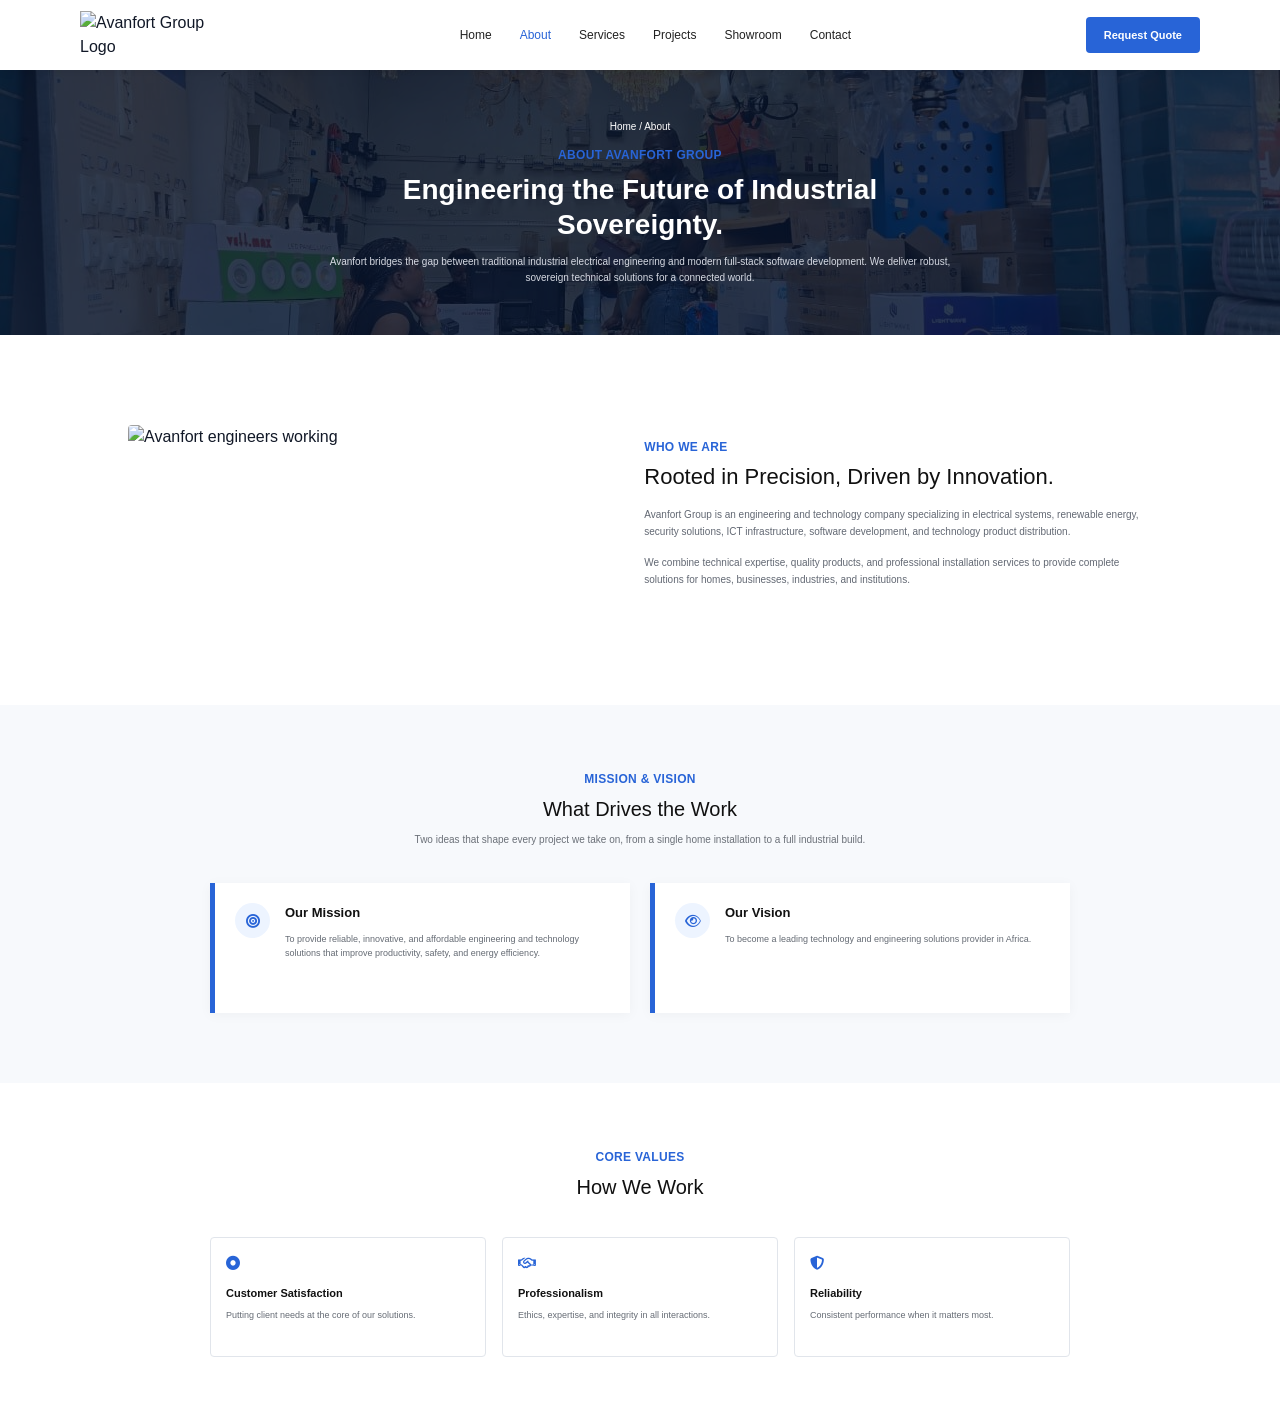
==== about.html @ b6438df9 "Add files via upload" ====
<!DOCTYPE html>
<html lang="en">
<head>
    <meta charset="UTF-8">
    <meta name="viewport" content="width=device-width, initial-scale=1.0">

    <title>About | Avanfort Group</title>

    <link rel="stylesheet" href="css/about.css">

    <!-- Google Font -->
    <link href="https://fonts.googleapis.com/css2?family=Inter:wght@400;500;600;700&display=swap" rel="stylesheet">

    <!-- Font Awesome Icons -->
    <link rel="stylesheet"
          href="https://cdnjs.cloudflare.com/ajax/libs/font-awesome/6.5.2/css/all.min.css">
</head>

<body>

    <!-- ================= NAVBAR ================= -->
    <header class="navbar">

        <div class="logo">
            <img src="logo.jpeg" alt="Avanfort Group Logo">
        </div>

        <nav>
            <a href="index.html">Home</a>
            <a href="about.html" class="active">About</a>
            <a href="services.html">Services</a>
            <a href="projects.html">Projects</a>
            <a href="showroom.html">Showroom</a>
            <a href="contact.html">Contact</a>
        </nav>

        <a href="contact.html" class="quote-btn">
            Request Quote
        </a>

    </header>


    <!-- ================= HERO ================= -->
    <section class="hero">

        <div class="hero-overlay"></div>

        <div class="hero-content">

            <p class="breadcrumb">
                Home / About
            </p>

            <p class="section-label">
                ABOUT AVANFORT GROUP
            </p>

            <h1>
                Engineering the Future of Industrial
                <br>
                Sovereignty.
            </h1>

            <p class="hero-description">
                Avanfort bridges the gap between traditional industrial electrical
                engineering and modern full-stack software development.
                We deliver robust, sovereign technical solutions for a connected world.
            </p>

        </div>

    </section>


    <!-- ================= WHO WE ARE ================= -->
    <section class="who-we-are">

        <div class="about-image">
            <img src="about-image.jpeg" alt="Avanfort engineers working">
        </div>

        <div class="about-text">

            <p class="section-label">
                WHO WE ARE
            </p>

            <h2>
                Rooted in Precision, Driven by Innovation.
            </h2>

            <p>
                Avanfort Group is an engineering and technology company
                specializing in electrical systems, renewable energy, security
                solutions, ICT infrastructure, software development, and
                technology product distribution.
            </p>

            <p>
                We combine technical expertise, quality products, and professional
                installation services to provide complete solutions for homes,
                businesses, industries, and institutions.
            </p>

        </div>

    </section>


    <!-- ================= MISSION & VISION ================= -->
    <section class="mission-section">

        <div class="section-heading">

            <p class="section-label">
                MISSION & VISION
            </p>

            <h2>
                What Drives the Work
            </h2>

            <p>
                Two ideas that shape every project we take on, from a single home
                installation to a full industrial build.
            </p>

        </div>


        <div class="mission-container">

            <!-- Mission -->
            <div class="mission-card">

                <div class="icon">
                    <i class="fa-solid fa-bullseye"></i>
                </div>

                <div>
                    <h3>Our Mission</h3>

                    <p>
                        To provide reliable, innovative, and affordable engineering
                        and technology solutions that improve productivity, safety,
                        and energy efficiency.
                    </p>
                </div>

            </div>


            <!-- Vision -->
            <div class="mission-card">

                <div class="icon">
                    <i class="fa-regular fa-eye"></i>
                </div>

                <div>
                    <h3>Our Vision</h3>

                    <p>
                        To become a leading technology and engineering solutions
                        provider in Africa.
                    </p>
                </div>

            </div>

        </div>

    </section>


    <!-- ================= CORE VALUES ================= -->
    <section class="values-section">

        <div class="section-heading">

            <p class="section-label">
                CORE VALUES
            </p>

            <h2>
                How We Work
            </h2>

        </div>


        <div class="values-container">

            <!-- Value 1 -->
            <div class="value-card">

                <i class="fa-solid fa-circle-dot"></i>

                <h3>
                    Customer Satisfaction
                </h3>

                <p>
                    Putting client needs at the core of our solutions.
                </p>

            </div>


            <!-- Value 2 -->
            <div class="value-card">

                <i class="fa-regular fa-handshake"></i>

                <h3>
                    Professionalism
                </h3>

                <p>
                    Ethics, expertise, and integrity in all interactions.
                </p>

            </div>


            <!-- Value 3 -->
            <div class="value-card">

                <i class="fa-solid fa-shield-halved"></i>

                <h3>
                    Reliability
                </h3>

                <p>
                    Consistent performance when it matters most.
                </p>

            </div>

        </div>

    </section>


</body>
</html>
---- css/about.css ----
/* =========================
   RESET
========================= */

* {
    margin: 0;
    padding: 0;
    box-sizing: border-box;
}

html {
    scroll-behavior: smooth;
}

body {
    font-family: Arial, Helvetica, sans-serif;
    color: #111827;
    background: #ffffff;
    line-height: 1.5;
}

a {
    text-decoration: none;
    color: inherit;
}

img {
    max-width: 100%;
    display: block;
}


/* =========================
   NAVBAR
========================= */

.navbar {
    width: 100%;
    height: 70px;
    background: #ffffff;

    display: flex;
    align-items: center;
    justify-content: space-between;

    padding: 0 80px;

    position: relative;
    z-index: 100;

    box-shadow: 0 2px 8px rgba(0, 0, 0, 0.08);
}


/* Logo */

.logo img {
    width: 145px;
    height: auto;
}


/* Navigation */

.navbar nav {
    display: flex;
    align-items: center;
    gap: 28px;
}

.navbar nav a {
    font-size: 12px;
    font-weight: 500;
    color: #222222;

    transition: all 0.3s ease;
}

.navbar nav a:hover {
    color: #2864d7;
}

.navbar nav a.active {
    color: #2864d7;
}


/* Request Quote Button */

.quote-btn {
    background: #2864d7;
    color: #ffffff;

    padding: 10px 18px;

    border-radius: 4px;

    font-size: 11px;
    font-weight: 600;

    transition: 0.3s ease;
}

.quote-btn:hover {
    background: #174ea6;
}


/* =========================
   HERO SECTION
========================= */

.hero {
    width: 100%;
    height: 265px;

    position: relative;

    background-image: url("hero.jpeg");
    background-size: cover;
    background-position: center;

    display: flex;
    align-items: center;
    justify-content: center;

    text-align: center;
}


/* Dark overlay */

.hero-overlay {
    position: absolute;

    top: 0;
    left: 0;

    width: 100%;
    height: 100%;

    background: rgba(5, 19, 43, 0.82);
}


/* Hero Content */

.hero-content {
    position: relative;
    z-index: 2;

    width: 90%;
    max-width: 800px;

    margin: auto;
}


/* Breadcrumb */

.breadcrumb {
    color: #ffffff;

    font-size: 10px;

    margin-bottom: 12px;
}


/* Blue heading */

.section-label {
    color: #2864d7;

    font-size: 12px;
    font-weight: 700;

    letter-spacing: 0.3px;

    margin-bottom: 8px;
}


/* Hero Title */

.hero h1 {
    color: #ffffff;

    font-size: 28px;
    font-weight: 700;

    line-height: 1.25;

    margin-bottom: 12px;
}


/* Hero Description */

.hero-description {
    color: #d5d9e2;

    font-size: 10px;

    line-height: 1.6;

    max-width: 650px;

    margin: 0 auto;
}


/* =========================
   WHO WE ARE
========================= */

.who-we-are {
    width: 100%;

    min-height: 370px;

    display: flex;
    align-items: center;

    gap: 35px;

    padding: 70px 10%;
}


/* Image container */

.about-image {
    width: 47%;

    flex-shrink: 0;
}


/* Image */

.about-image img {
    width: 100%;
    height: 190px;

    object-fit: cover;

    border-radius: 4px;
}


/* Text container */

.about-text {
    width: 53%;
}


/* Small blue heading */

.about-text .section-label {
    margin-bottom: 7px;
}


/* Main heading */

.about-text h2 {
    color: #111111;

    font-size: 22px;
    font-weight: 500;

    line-height: 1.3;

    margin-bottom: 15px;
}


/* Paragraphs */

.about-text p:not(.section-label) {
    color: #626873;

    font-size: 10px;

    line-height: 1.7;

    margin-bottom: 14px;

    max-width: 520px;
}


/* =========================
   MISSION & VISION
========================= */

.mission-section {
    width: 100%;

    background: #f7f9fc;

    padding: 65px 10% 70px;
}


/* Section heading */

.section-heading {
    text-align: center;

    max-width: 600px;

    margin: 0 auto 35px;
}


.section-heading .section-label {
    margin-bottom: 6px;
}


.section-heading h2 {
    color: #111111;

    font-size: 20px;
    font-weight: 500;

    margin-bottom: 8px;
}


.section-heading > p:last-child {
    color: #6b7078;

    font-size: 10px;

    line-height: 1.6;

    max-width: 520px;

    margin: 0 auto;
}


/* Mission cards */

.mission-container {
    width: 100%;
    max-width: 860px;

    margin: 0 auto;

    display: grid;

    grid-template-columns: 1fr 1fr;

    gap: 20px;
}


/* Individual mission card */

.mission-card {
    background: #ffffff;

    min-height: 130px;

    padding: 20px;

    display: flex;

    align-items: flex-start;

    gap: 15px;

    border-left: 5px solid #2864d7;

    box-shadow: 0 2px 12px rgba(0, 0, 0, 0.04);
}


/* Icon circle */

.icon {
    width: 35px;
    height: 35px;

    flex-shrink: 0;

    background: #edf4ff;

    border-radius: 50%;

    display: flex;
    align-items: center;
    justify-content: center;
}


.icon i {
    color: #2864d7;

    font-size: 14px;
}


/* Mission title */

.mission-card h3 {
    color: #111111;

    font-size: 13px;
    font-weight: 600;

    margin-bottom: 9px;
}


/* Mission description */

.mission-card p {
    color: #656b74;

    font-size: 9px;

    line-height: 1.6;
}


/* =========================
   CORE VALUES
========================= */

.values-section {
    width: 100%;

    background: #ffffff;

    padding: 65px 10% 70px;
}


.values-section .section-heading {
    margin-bottom: 35px;
}


/* Values container */

.values-container {
    width: 100%;
    max-width: 860px;

    margin: 0 auto;

    display: grid;

    grid-template-columns: repeat(3, 1fr);

    gap: 16px;
}


/* Value card */

.value-card {
    min-height: 120px;

    background: #ffffff;

    border: 1px solid #e1e5eb;

    border-radius: 4px;

    padding: 18px 15px;

    transition: all 0.3s ease;
}


.value-card:hover {
    transform: translateY(-4px);

    box-shadow: 0 8px 20px rgba(0, 0, 0, 0.07);
}


/* Value icon */

.value-card > i {
    display: block;

    color: #2864d7;

    font-size: 14px;

    margin-bottom: 15px;
}


/* Value heading */

.value-card h3 {
    color: #111111;

    font-size: 11px;
    font-weight: 600;

    margin-bottom: 7px;
}


/* Value paragraph */

.value-card p {
    color: #666c75;

    font-size: 9px;

    line-height: 1.55;
}


/* =========================
   TABLET
========================= */

@media screen and (max-width: 900px) {

    .navbar {
        padding: 0 40px;
    }

    .navbar nav {
        gap: 16px;
    }

    .who-we-are {
        padding: 60px 7%;
    }

    .mission-section,
    .values-section {
        padding-left: 7%;
        padding-right: 7%;
    }
}


/* =========================
   MOBILE
========================= */

@media screen and (max-width: 700px) {

    /* Navbar */

    .navbar {
        height: auto;

        padding: 15px 25px;

        flex-wrap: wrap;

        gap: 15px;
    }

    .logo img {
        width: 125px;
    }

    .navbar nav {
        width: 100%;

        order: 3;

        justify-content: center;

        flex-wrap: wrap;

        gap: 15px;
    }

    .navbar nav a {
        font-size: 10px;
    }

    .quote-btn {
        font-size: 10px;

        padding: 8px 13px;
    }


    /* Hero */

    .hero {
        height: 300px;
    }

    .hero h1 {
        font-size: 23px;
    }

    .hero h1 br {
        display: none;
    }

    .hero-description {
        font-size: 9px;
    }


    /* Who We Are */

    .who-we-are {
        flex-direction: column;

        padding: 55px 7%;

        gap: 30px;
    }

    .about-image {
        width: 100%;
    }

    .about-text {
        width: 100%;
    }

    .about-image img {
        height: 220px;
    }

    .about-text h2 {
        font-size: 20px;
    }


    /* Mission */

    .mission-container {
        grid-template-columns: 1fr;
    }


    /* Values */

    .values-container {
        grid-template-columns: 1fr;
    }
}


/* =========================
   SMALL PHONES
========================= */

@media screen and (max-width: 450px) {

    .navbar {
        padding: 13px 18px;
    }

    .hero h1 {
        font-size: 20px;
    }

    .hero-description {
        font-size: 8.5px;
    }

    .who-we-are,
    .mission-section,
    .values-section {
        padding-left: 20px;
        padding-right: 20px;
    }

    .mission-card {
        padding: 16px;
    }

}
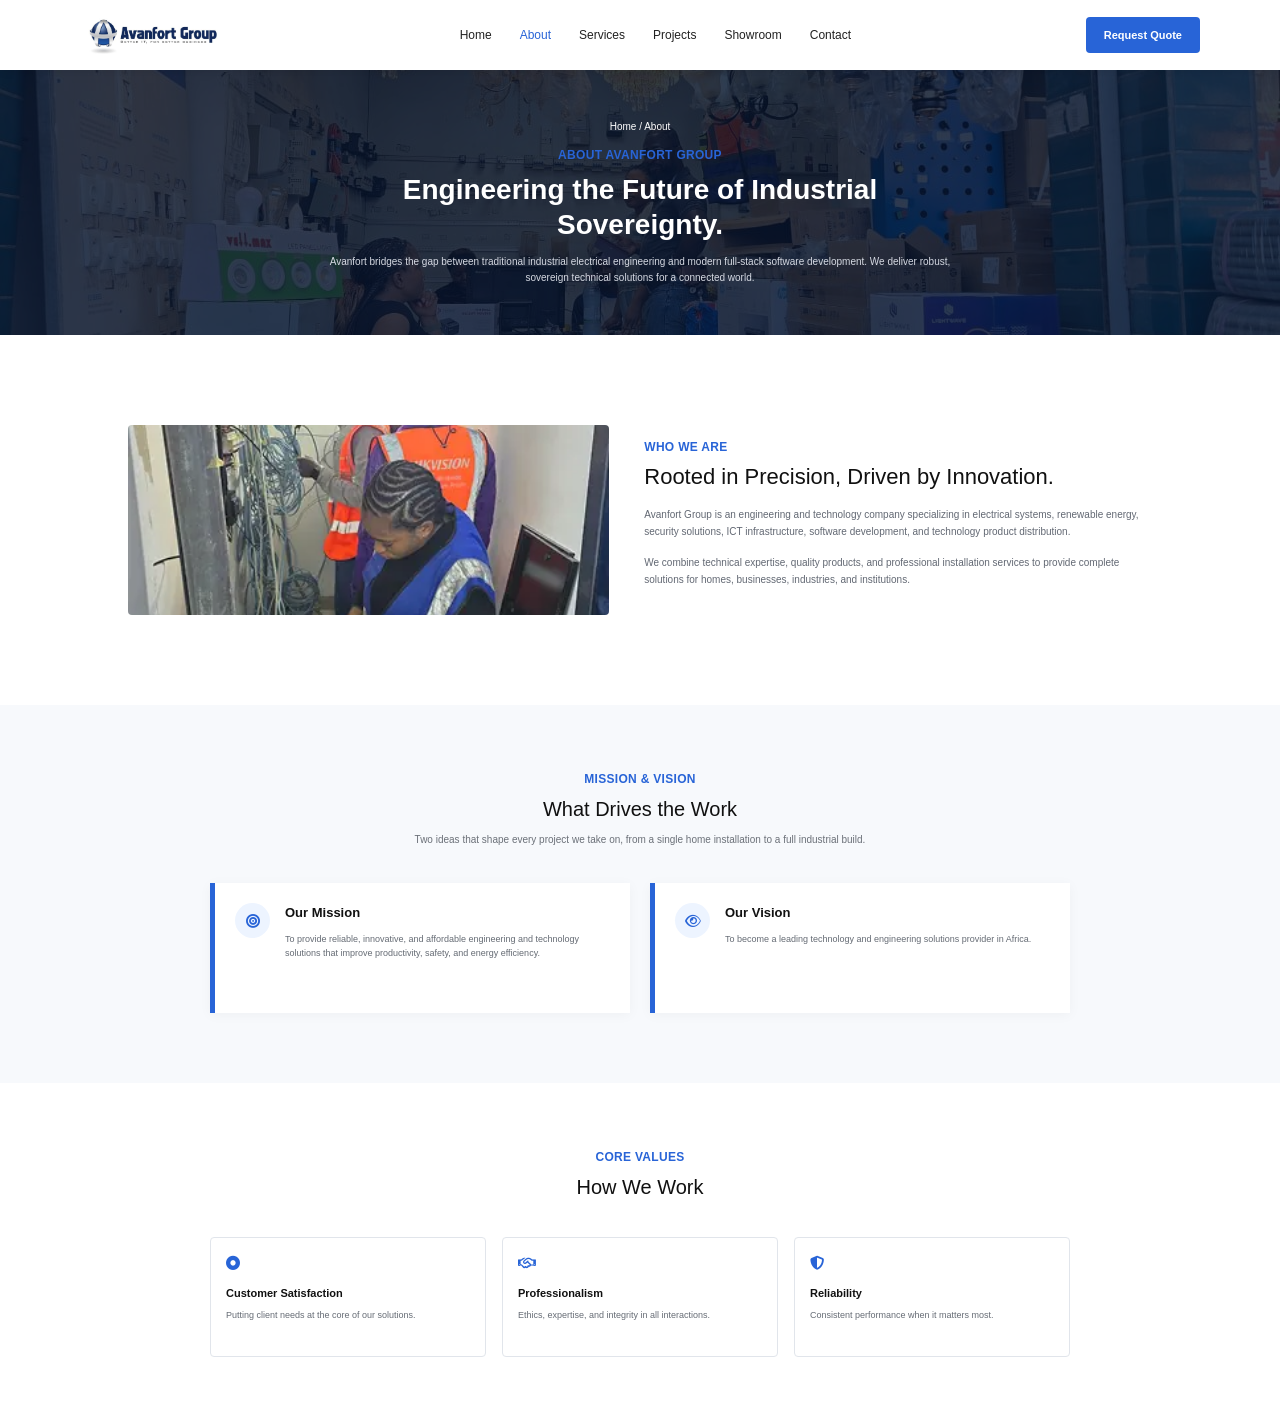
==== commit d0fe55e6: "corrections, to previous commit" ====
--- a/about.html
+++ b/about.html
@@ -22,7 +22,7 @@
     <header class="navbar">
 
         <div class="logo">
-            <img src="logo.jpeg" alt="Avanfort Group Logo">
+            <img src="images/logo.jpeg" alt="Avanfort Group Logo">
         </div>
 
         <nav>
@@ -77,7 +77,7 @@
     <section class="who-we-are">
 
         <div class="about-image">
-            <img src="about-image.jpeg" alt="Avanfort engineers working">
+            <img src="images/about-image.jpeg" alt="Avanfort engineers working">
         </div>
 
         <div class="about-text">
--- a/css/about.css
+++ b/css/about.css
@@ -1,685 +1,425 @@
 /* =========================
    RESET
 ========================= */
-
 * {
     margin: 0;
     padding: 0;
     box-sizing: border-box;
 }
-
 html {
     scroll-behavior: smooth;
 }
-
 body {
     font-family: Arial, Helvetica, sans-serif;
     color: #111827;
     background: #ffffff;
     line-height: 1.5;
 }
-
 a {
     text-decoration: none;
     color: inherit;
 }
-
 img {
     max-width: 100%;
     display: block;
 }
-
-
 /* =========================
    NAVBAR
 ========================= */
-
 .navbar {
     width: 100%;
     height: 70px;
     background: #ffffff;
-
     display: flex;
     align-items: center;
     justify-content: space-between;
-
     padding: 0 80px;
-
     position: relative;
     z-index: 100;
-
     box-shadow: 0 2px 8px rgba(0, 0, 0, 0.08);
 }
-
-
 /* Logo */
-
 .logo img {
     width: 145px;
     height: auto;
 }
-
-
 /* Navigation */
-
 .navbar nav {
     display: flex;
     align-items: center;
     gap: 28px;
 }
-
 .navbar nav a {
     font-size: 12px;
     font-weight: 500;
     color: #222222;
-
     transition: all 0.3s ease;
 }
-
 .navbar nav a:hover {
     color: #2864d7;
 }
-
 .navbar nav a.active {
     color: #2864d7;
 }
-
-
 /* Request Quote Button */
-
 .quote-btn {
     background: #2864d7;
     color: #ffffff;
-
     padding: 10px 18px;
-
     border-radius: 4px;
-
     font-size: 11px;
     font-weight: 600;
-
     transition: 0.3s ease;
 }
-
 .quote-btn:hover {
     background: #174ea6;
 }
-
-
 /* =========================
    HERO SECTION
 ========================= */
-
 .hero {
     width: 100%;
     height: 265px;
-
     position: relative;
-
     background-image: url("hero.jpeg");
     background-size: cover;
     background-position: center;
-
     display: flex;
     align-items: center;
     justify-content: center;
-
     text-align: center;
 }
-
-
 /* Dark overlay */
-
 .hero-overlay {
     position: absolute;
-
     top: 0;
     left: 0;
-
     width: 100%;
     height: 100%;
-
     background: rgba(5, 19, 43, 0.82);
 }
-
-
 /* Hero Content */
-
 .hero-content {
     position: relative;
     z-index: 2;
-
     width: 90%;
     max-width: 800px;
-
     margin: auto;
 }
-
-
 /* Breadcrumb */
-
 .breadcrumb {
     color: #ffffff;
-
     font-size: 10px;
-
     margin-bottom: 12px;
 }
-
-
 /* Blue heading */
-
 .section-label {
     color: #2864d7;
-
     font-size: 12px;
     font-weight: 700;
-
     letter-spacing: 0.3px;
-
     margin-bottom: 8px;
 }
-
-
 /* Hero Title */
-
 .hero h1 {
     color: #ffffff;
-
     font-size: 28px;
     font-weight: 700;
-
     line-height: 1.25;
-
     margin-bottom: 12px;
 }
-
-
 /* Hero Description */
-
 .hero-description {
     color: #d5d9e2;
-
     font-size: 10px;
-
     line-height: 1.6;
-
     max-width: 650px;
-
     margin: 0 auto;
 }
-
-
 /* =========================
    WHO WE ARE
 ========================= */
-
 .who-we-are {
     width: 100%;
-
     min-height: 370px;
-
     display: flex;
     align-items: center;
-
     gap: 35px;
-
     padding: 70px 10%;
 }
-
-
 /* Image container */
-
 .about-image {
     width: 47%;
-
     flex-shrink: 0;
 }
-
-
 /* Image */
-
 .about-image img {
     width: 100%;
     height: 190px;
-
     object-fit: cover;
-
     border-radius: 4px;
 }
-
-
 /* Text container */
-
 .about-text {
     width: 53%;
 }
-
-
 /* Small blue heading */
-
 .about-text .section-label {
     margin-bottom: 7px;
 }
-
-
 /* Main heading */
-
 .about-text h2 {
     color: #111111;
-
     font-size: 22px;
     font-weight: 500;
-
     line-height: 1.3;
-
     margin-bottom: 15px;
 }
-
-
 /* Paragraphs */
-
 .about-text p:not(.section-label) {
     color: #626873;
-
     font-size: 10px;
-
     line-height: 1.7;
-
     margin-bottom: 14px;
-
     max-width: 520px;
 }
-
-
 /* =========================
    MISSION & VISION
 ========================= */
-
 .mission-section {
     width: 100%;
-
     background: #f7f9fc;
-
     padding: 65px 10% 70px;
 }
-
-
 /* Section heading */
-
 .section-heading {
     text-align: center;
-
     max-width: 600px;
-
     margin: 0 auto 35px;
 }
-
-
 .section-heading .section-label {
     margin-bottom: 6px;
 }
-
-
 .section-heading h2 {
     color: #111111;
-
     font-size: 20px;
     font-weight: 500;
-
     margin-bottom: 8px;
 }
-
-
 .section-heading > p:last-child {
     color: #6b7078;
-
     font-size: 10px;
-
     line-height: 1.6;
-
     max-width: 520px;
-
     margin: 0 auto;
 }
-
-
 /* Mission cards */
-
 .mission-container {
     width: 100%;
     max-width: 860px;
-
     margin: 0 auto;
-
     display: grid;
-
     grid-template-columns: 1fr 1fr;
-
     gap: 20px;
 }
-
-
 /* Individual mission card */
-
 .mission-card {
     background: #ffffff;
-
     min-height: 130px;
-
     padding: 20px;
-
-    display: flex;
-
+    display: flex;
     align-items: flex-start;
-
     gap: 15px;
-
     border-left: 5px solid #2864d7;
-
     box-shadow: 0 2px 12px rgba(0, 0, 0, 0.04);
 }
-
-
 /* Icon circle */
-
 .icon {
     width: 35px;
     height: 35px;
-
     flex-shrink: 0;
-
     background: #edf4ff;
-
     border-radius: 50%;
-
     display: flex;
     align-items: center;
     justify-content: center;
 }
-
-
 .icon i {
     color: #2864d7;
-
     font-size: 14px;
 }
-
-
 /* Mission title */
-
 .mission-card h3 {
     color: #111111;
-
     font-size: 13px;
     font-weight: 600;
-
     margin-bottom: 9px;
 }
-
-
 /* Mission description */
-
 .mission-card p {
     color: #656b74;
-
     font-size: 9px;
-
     line-height: 1.6;
 }
-
-
 /* =========================
    CORE VALUES
 ========================= */
-
 .values-section {
     width: 100%;
-
     background: #ffffff;
-
     padding: 65px 10% 70px;
 }
-
-
 .values-section .section-heading {
     margin-bottom: 35px;
 }
-
-
 /* Values container */
-
 .values-container {
     width: 100%;
     max-width: 860px;
-
     margin: 0 auto;
-
     display: grid;
-
     grid-template-columns: repeat(3, 1fr);
-
     gap: 16px;
 }
-
-
 /* Value card */
-
 .value-card {
     min-height: 120px;
-
     background: #ffffff;
-
     border: 1px solid #e1e5eb;
-
     border-radius: 4px;
-
     padding: 18px 15px;
-
     transition: all 0.3s ease;
 }
-
-
 .value-card:hover {
     transform: translateY(-4px);
-
     box-shadow: 0 8px 20px rgba(0, 0, 0, 0.07);
 }
-
-
 /* Value icon */
-
 .value-card > i {
     display: block;
-
     color: #2864d7;
-
     font-size: 14px;
-
     margin-bottom: 15px;
 }
-
-
 /* Value heading */
-
 .value-card h3 {
     color: #111111;
-
     font-size: 11px;
     font-weight: 600;
-
     margin-bottom: 7px;
 }
-
-
 /* Value paragraph */
-
 .value-card p {
     color: #666c75;
-
     font-size: 9px;
-
     line-height: 1.55;
 }
-
-
 /* =========================
    TABLET
 ========================= */
-
 @media screen and (max-width: 900px) {
-
     .navbar {
         padding: 0 40px;
     }
-
     .navbar nav {
         gap: 16px;
     }
-
     .who-we-are {
         padding: 60px 7%;
     }
-
     .mission-section,
     .values-section {
         padding-left: 7%;
         padding-right: 7%;
     }
 }
-
-
 /* =========================
    MOBILE
 ========================= */
-
 @media screen and (max-width: 700px) {
-
     /* Navbar */
-
     .navbar {
         height: auto;
-
         padding: 15px 25px;
-
         flex-wrap: wrap;
-
         gap: 15px;
     }
-
     .logo img {
         width: 125px;
     }
-
     .navbar nav {
         width: 100%;
-
         order: 3;
-
         justify-content: center;
-
         flex-wrap: wrap;
-
         gap: 15px;
     }
-
     .navbar nav a {
         font-size: 10px;
     }
-
     .quote-btn {
         font-size: 10px;
-
         padding: 8px 13px;
     }
-
-
     /* Hero */
-
     .hero {
         height: 300px;
     }
-
     .hero h1 {
         font-size: 23px;
     }
-
     .hero h1 br {
         display: none;
     }
-
     .hero-description {
         font-size: 9px;
     }
-
-
     /* Who We Are */
-
     .who-we-are {
         flex-direction: column;
-
         padding: 55px 7%;
-
         gap: 30px;
     }
-
     .about-image {
         width: 100%;
     }
-
     .about-text {
         width: 100%;
     }
-
     .about-image img {
         height: 220px;
     }
-
     .about-text h2 {
         font-size: 20px;
     }
-
-
     /* Mission */
-
     .mission-container {
         grid-template-columns: 1fr;
     }
-
-
     /* Values */
-
     .values-container {
         grid-template-columns: 1fr;
     }
 }
-
-
 /* =========================
    SMALL PHONES
 ========================= */
-
 @media screen and (max-width: 450px) {
-
     .navbar {
         padding: 13px 18px;
     }
-
     .hero h1 {
         font-size: 20px;
     }
-
     .hero-description {
         font-size: 8.5px;
     }
-
     .who-we-are,
     .mission-section,
     .values-section {
         padding-left: 20px;
         padding-right: 20px;
     }
-
     .mission-card {
         padding: 16px;
     }
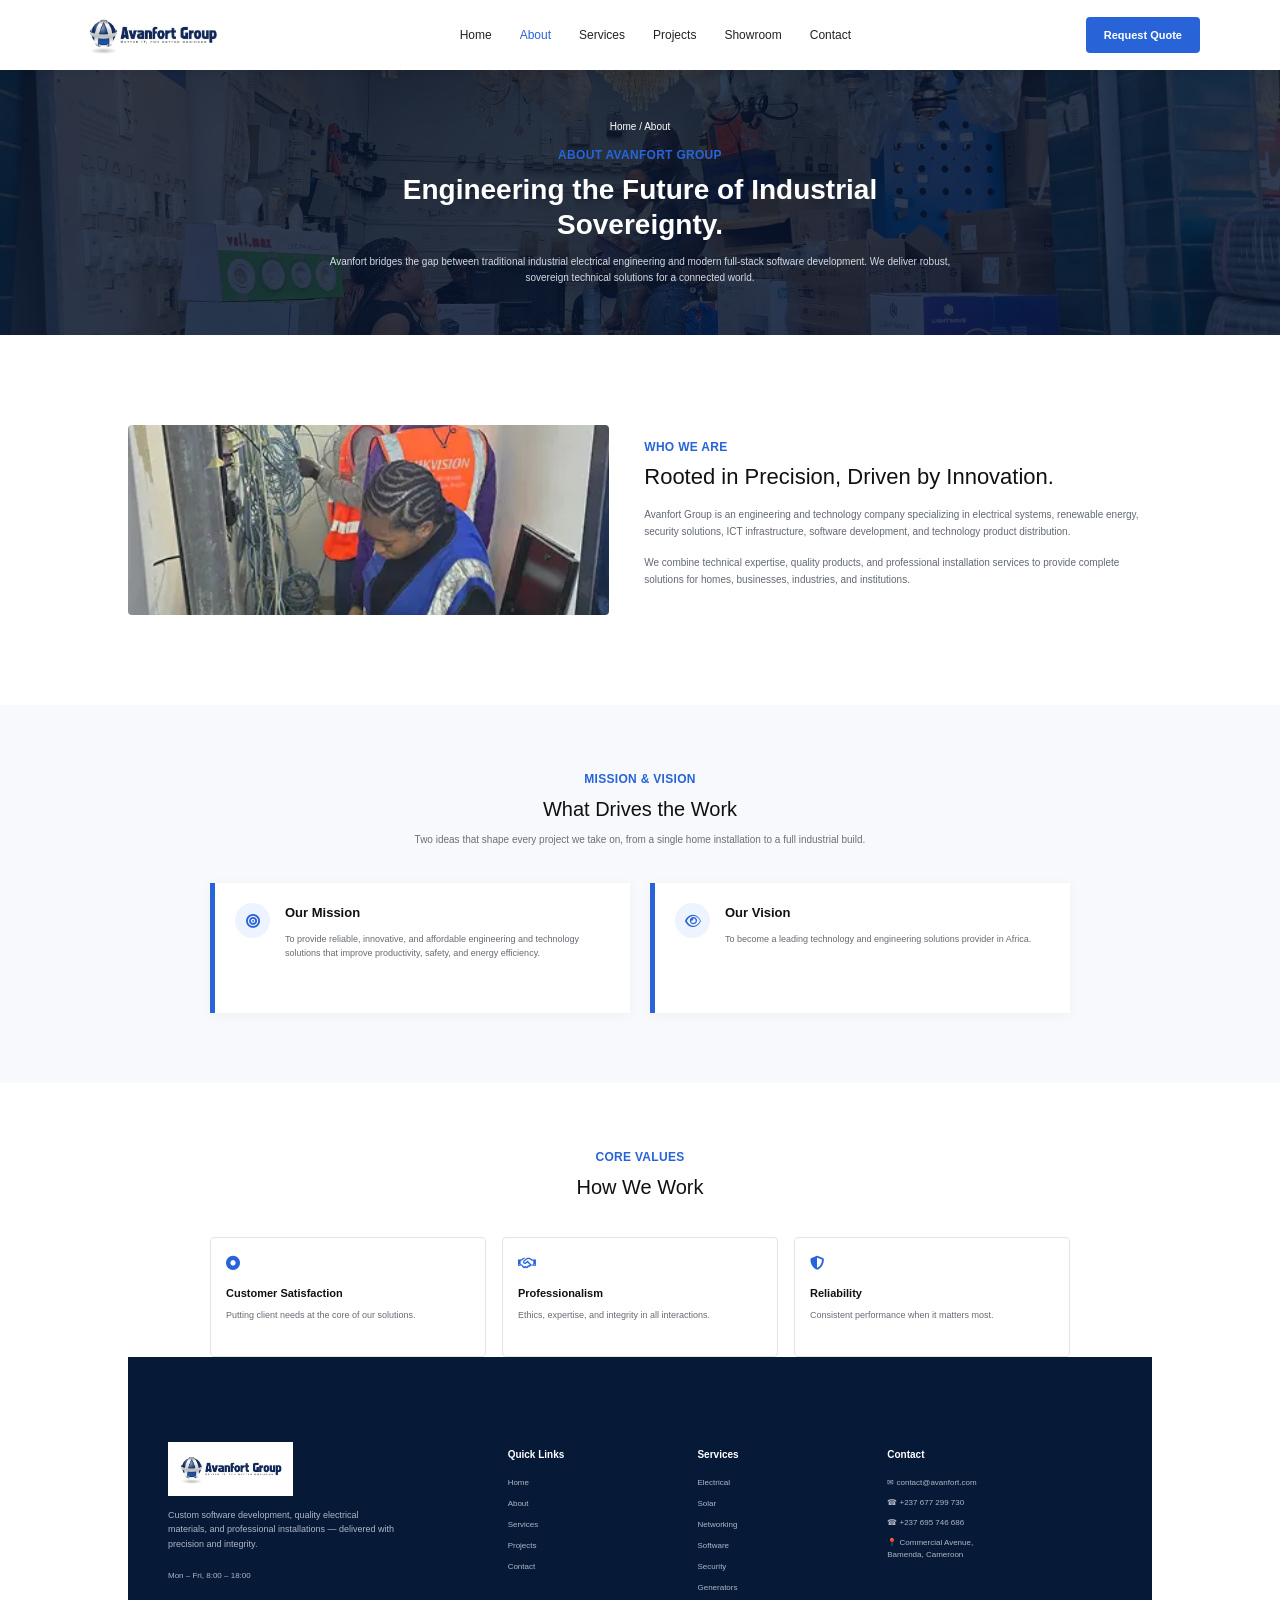
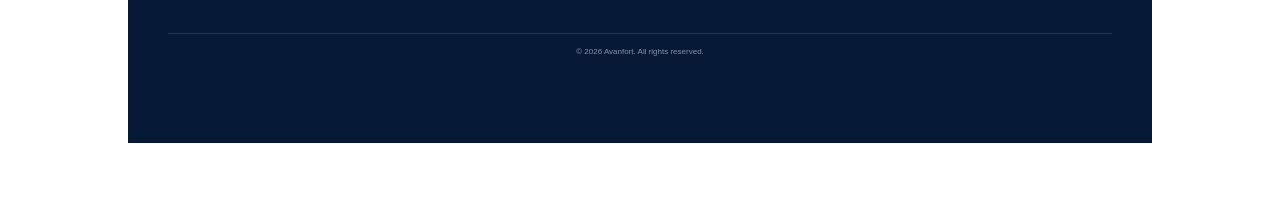
==== commit f2e09916: "updates" ====
--- a/about.html
+++ b/about.html
@@ -241,6 +241,76 @@
 
         </div>
 
+        <!-- ================= FOOTER ================= -->
+<footer class="footer">
+
+    <div class="footer-container">
+
+        <div class="footer-about">
+
+            <img src="images/logo.jpeg" alt="Avanfort Group">
+
+            <p>
+                Custom software development, quality electrical materials,
+                and professional installations — delivered with precision
+                and integrity.
+            </p>
+
+            <span>Mon – Fri, 8:00 – 18:00</span>
+
+        </div>
+
+
+        <div class="footer-column">
+
+            <h4>Quick Links</h4>
+
+            <a href="index.html">Home</a>
+            <a href="about.html">About</a>
+            <a href="services.html">Services</a>
+            <a href="projects.html">Projects</a>
+            <a href="contact.html">Contact</a>
+
+        </div>
+
+
+        <div class="footer-column">
+
+            <h4>Services</h4>
+
+            <a href="#">Electrical</a>
+            <a href="#">Solar</a>
+            <a href="#">Networking</a>
+            <a href="#">Software</a>
+            <a href="#">Security</a>
+            <a href="#">Generators</a>
+
+        </div>
+
+
+        <div class="footer-contact">
+
+            <h4>Contact</h4>
+
+            <p>✉ contact@avanfort.com</p>
+            <p>☎ +237 677 299 730</p>
+            <p>☎ +237 695 746 686</p>
+
+            <p>
+                📍 Commercial Avenue,<br>
+                Bamenda, Cameroon
+            </p>
+
+        </div>
+
+    </div>
+
+    <div class="footer-bottom">
+        © 2026 Avanfort. All rights reserved.
+    </div>
+
+</footer>
+
     </section>
 
 
--- a/css/about.css
+++ b/css/about.css
@@ -401,27 +401,77 @@
         grid-template-columns: 1fr;
     }
 }
-/* =========================
-   SMALL PHONES
-========================= */
-@media screen and (max-width: 450px) {
-    .navbar {
-        padding: 13px 18px;
-    }
-    .hero h1 {
-        font-size: 20px;
-    }
-    .hero-description {
-        font-size: 8.5px;
-    }
-    .who-we-are,
-    .mission-section,
-    .values-section {
-        padding-left: 20px;
-        padding-right: 20px;
-    }
-    .mission-card {
-        padding: 16px;
-    }
+/* =====================================================
+   FOOTER
+===================================================== */
+.footer {
+    background: #061a38;
+    color: #ffffff;
+    padding: 85px 40px;
+    width: 100%;
+    margin: 0;
+    
+    
+}
+.footer-container {
+    max-width: 1100px;
+    margin: auto;
+    display: grid;
+    grid-template-columns: 2fr 1fr 1fr 1.5fr;
+    gap: 40px;
+}
 
-}+/* ABOUT */
+.footer-about img {
+    width: 125px;
+    background: #ffffff;
+    padding: 5px;
+    margin-bottom: 12px;
+}
+.footer-about p {
+    color: #aeb7c6;
+    font-size: 9px;
+    line-height: 1.6;
+    max-width: 230px;
+    margin-bottom: 10px;
+}
+.footer-about span {
+    color: #aeb7c6;
+    font-size: 8px;
+}
+/* FOOTER HEADINGS */
+.footer-column h4,
+.footer-contact h4 {
+    font-size: 10px;
+    margin: 5px 0 15px;
+}
+/* FOOTER LINKS */
+.footer-column a {
+    display: block;
+    color: #aeb7c6;
+    text-decoration: none;
+    font-size: 8px;
+    margin-bottom: 9px;
+    transition: color 0.2s ease;
+}
+.footer-column a:hover {
+    color: #ffffff;
+}
+/* CONTACT */
+.footer-contact p {
+    color: #aeb7c6;
+    font-size: 8px;
+    line-height: 1.5;
+    margin: 0 0 8px;
+}
+
+/* COPYRIGHT */
+.footer-bottom {
+    max-width: 1100px;
+    margin: 30px auto 0;
+    padding-top: 12px;
+    border-top: 1px solid #263650;
+    text-align: center;
+    color: #8792a5;
+    font-size: 8px;
+}
